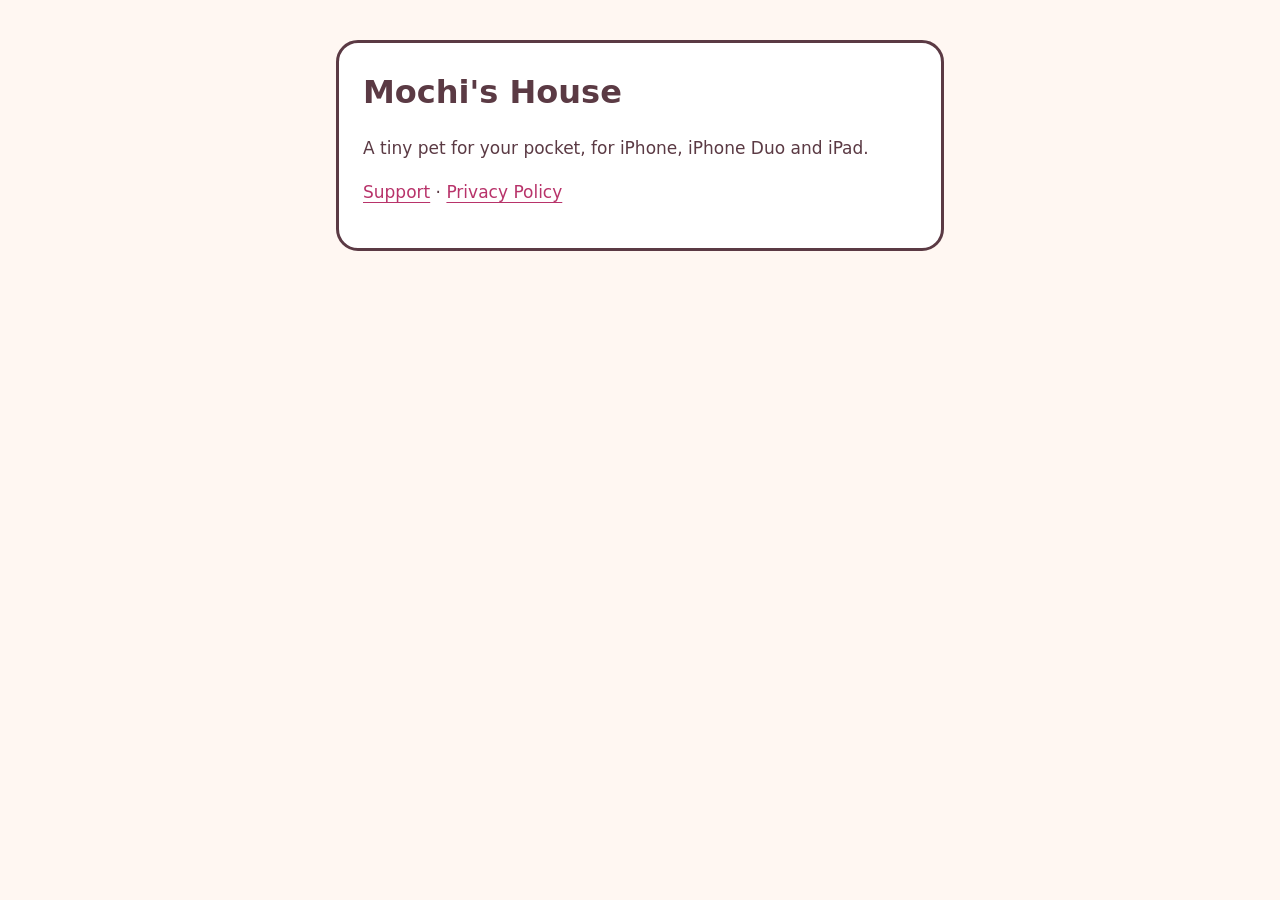
==== index.html @ 19b1c70a "Privacy policy and support pages for Mochi's House Co-Authored-By: Claude Opus 5.5 <noreply@anthropi" ====
<!doctype html>
<html lang="en">
<head>
<meta charset="utf-8">
<meta name="viewport" content="width=device-width, initial-scale=1">
<title>Mochi's House</title>
<link rel="stylesheet" href="style.css">
</head>
<body>
<main>
<div class="card">
<h1>Mochi's House</h1>
<p>A tiny pet for your pocket, for iPhone, iPhone Duo and iPad.</p>
<p><a href="support/">Support</a> · <a href="privacy/">Privacy Policy</a></p>
</div>
</main>
</body>
</html>
---- style.css ----
:root { --bg: #FFF7F2; --card: #FFFFFF; --text: #5B3A44; --soft: #8A6470; --accent: #B8336A; }
@media (prefers-color-scheme: dark) {
  :root { --bg: #221A26; --card: #3A2E40; --text: #F6E9EE; --soft: #D4BAC4; --accent: #FF8FB1; }
}
* { box-sizing: border-box; }
body { margin: 0; background: var(--bg); color: var(--text);
  font: 17px/1.6 ui-rounded, -apple-system, "SF Pro Rounded", system-ui, sans-serif; }
main { max-width: 640px; margin: 0 auto; padding: 40px 16px 64px; }
.card { background: var(--card); border: 3px solid var(--text); border-radius: 22px; padding: 24px; }
h1 { font-size: 2rem; margin: 0 0 16px; }
h2 { font-size: 1.3rem; margin: 28px 0 8px; }
a { color: var(--accent); text-underline-offset: 4px; }
nav { margin-bottom: 20px; font-weight: 700; }
nav a { margin-right: 16px; }
.small { color: var(--soft); font-size: 0.9rem; }
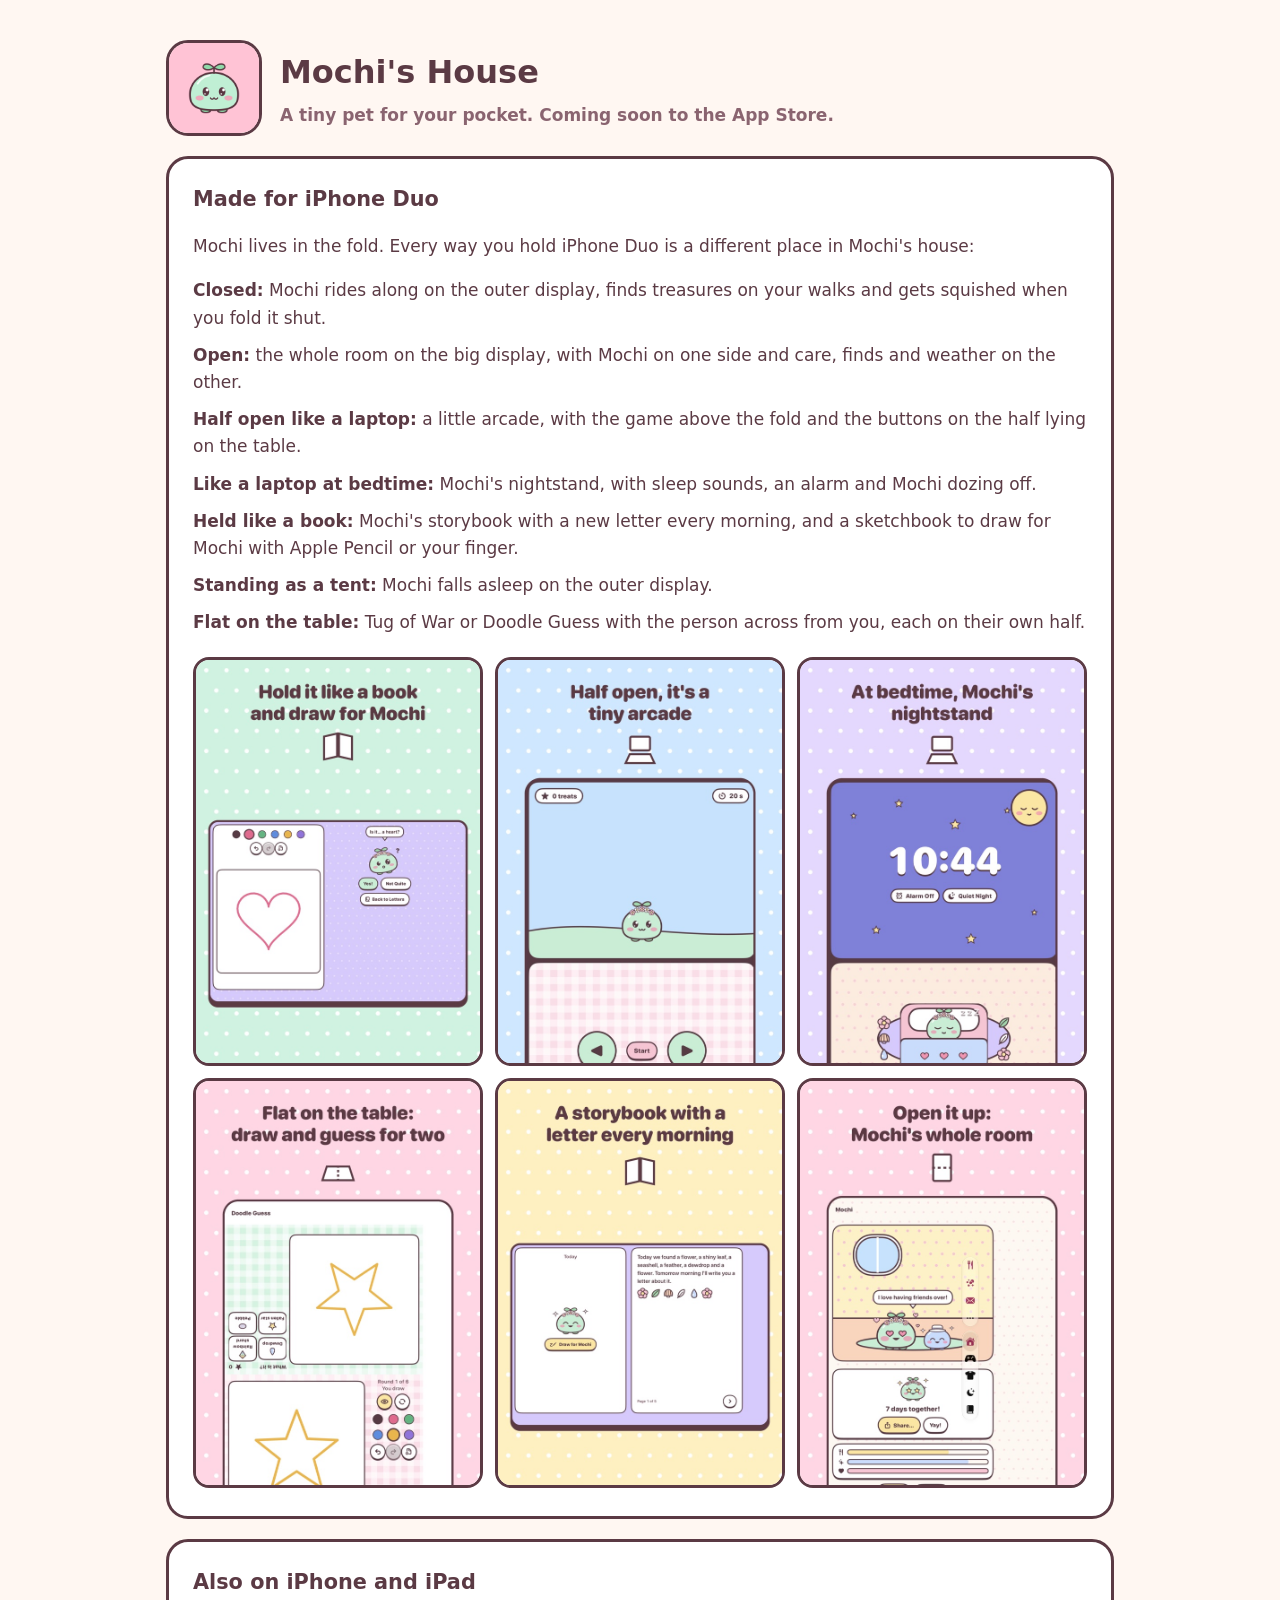
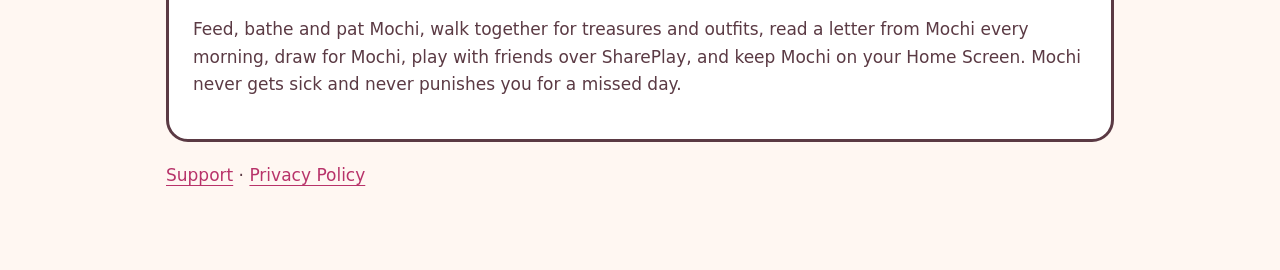
==== commit 338f6a19: "Product page: made for iPhone Duo, with the fold poses and screenshots Co-Authored-By: Claude Opus 5" ====
--- a/index.html
+++ b/index.html
@@ -4,15 +4,47 @@
 <meta charset="utf-8">
 <meta name="viewport" content="width=device-width, initial-scale=1">
 <title>Mochi's House</title>
+<meta name="description" content="A tiny pet for your pocket. Made for iPhone Duo: Mochi lives in the fold.">
 <link rel="stylesheet" href="style.css">
 </head>
 <body>
-<main>
+<main class="wide stack">
+<div class="hero">
+  <img src="img/icon.png" alt="">
+  <div>
+    <h1>Mochi's House</h1>
+    <p>A tiny pet for your pocket. Coming soon to the App Store.</p>
+  </div>
+</div>
+
 <div class="card">
-<h1>Mochi's House</h1>
-<p>A tiny pet for your pocket, for iPhone, iPhone Duo and iPad.</p>
+  <h2 style="margin-top:0">Made for iPhone Duo</h2>
+  <p>Mochi lives in the fold. Every way you hold iPhone Duo is a different place in Mochi's house:</p>
+  <ul class="poses">
+    <li><b>Closed:</b> Mochi rides along on the outer display, finds treasures on your walks and gets squished when you fold it shut.</li>
+    <li><b>Open:</b> the whole room on the big display, with Mochi on one side and care, finds and weather on the other.</li>
+    <li><b>Half open like a laptop:</b> a little arcade, with the game above the fold and the buttons on the half lying on the table.</li>
+    <li><b>Like a laptop at bedtime:</b> Mochi's nightstand, with sleep sounds, an alarm and Mochi dozing off.</li>
+    <li><b>Held like a book:</b> Mochi's storybook with a new letter every morning, and a sketchbook to draw for Mochi with Apple Pencil or your finger.</li>
+    <li><b>Standing as a tent:</b> Mochi falls asleep on the outer display.</li>
+    <li><b>Flat on the table:</b> Tug of War or Doodle Guess with the person across from you, each on their own half.</li>
+  </ul>
+  <div class="gallery">
+    <img src="img/duo-02-sketch.jpg" alt="Held like a book: drawing a heart for Mochi">
+    <img src="img/duo-03-arcade.jpg" alt="Half open: Treat Catch with the buttons below the fold">
+    <img src="img/duo-05-nightstand.jpg" alt="At bedtime: Mochi's nightstand">
+    <img src="img/duo-06-doodleguess.jpg" alt="Flat on the table: Doodle Guess for two">
+    <img src="img/duo-04-storybook.jpg" alt="Held like a book: Mochi's storybook">
+    <img src="img/duo-01-room.jpg" alt="Open: Mochi's room">
+  </div>
+</div>
+
+<div class="card">
+  <h2 style="margin-top:0">Also on iPhone and iPad</h2>
+  <p>Feed, bathe and pat Mochi, walk together for treasures and outfits, read a letter from Mochi every morning, draw for Mochi, play with friends over SharePlay, and keep Mochi on your Home Screen. Mochi never gets sick and never punishes you for a missed day.</p>
+</div>
+
 <p><a href="support/">Support</a> · <a href="privacy/">Privacy Policy</a></p>
-</div>
 </main>
 </body>
 </html>
--- a/style.css
+++ b/style.css
@@ -13,3 +13,15 @@
 nav { margin-bottom: 20px; font-weight: 700; }
 nav a { margin-right: 16px; }
 .small { color: var(--soft); font-size: 0.9rem; }
+.hero { display: flex; gap: 18px; align-items: center; margin-bottom: 20px; }
+.hero img { width: 96px; height: 96px; border-radius: 22px; border: 3px solid var(--text); }
+.hero h1 { margin: 0; }
+.hero p { margin: 4px 0 0; color: var(--soft); font-weight: 600; }
+.wide { max-width: 980px; }
+.poses { list-style: none; padding: 0; margin: 0; display: grid; gap: 10px; }
+.poses li { padding-left: 0; }
+.poses b { display: inline-block; min-width: 0; }
+.gallery { display: grid; grid-template-columns: repeat(3, 1fr); gap: 12px; margin: 20px 0 4px; }
+.gallery img { width: 100%; height: auto; border-radius: 16px; border: 3px solid var(--text); display: block; }
+.stack > * + * { margin-top: 20px; }
+@media (max-width: 480px) { .gallery { grid-template-columns: repeat(2, 1fr); } .hero img { width: 72px; height: 72px; } }
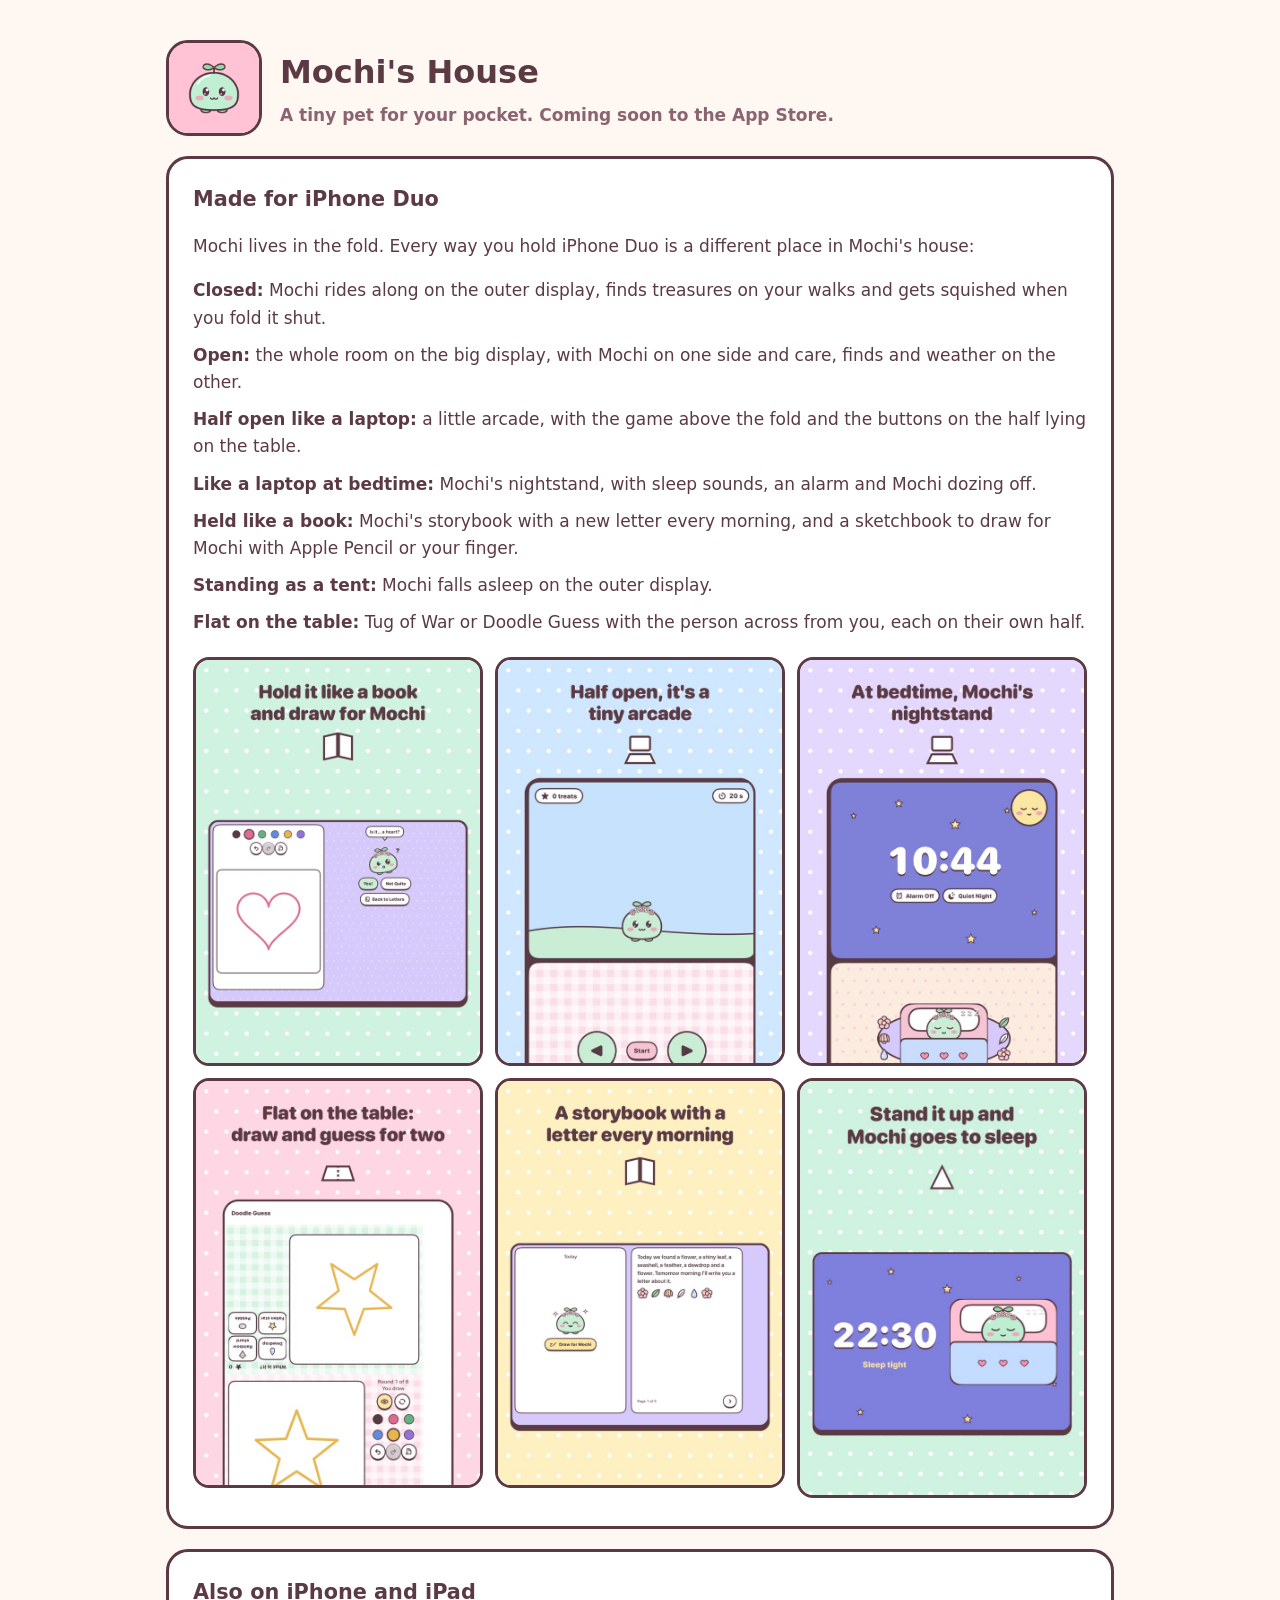
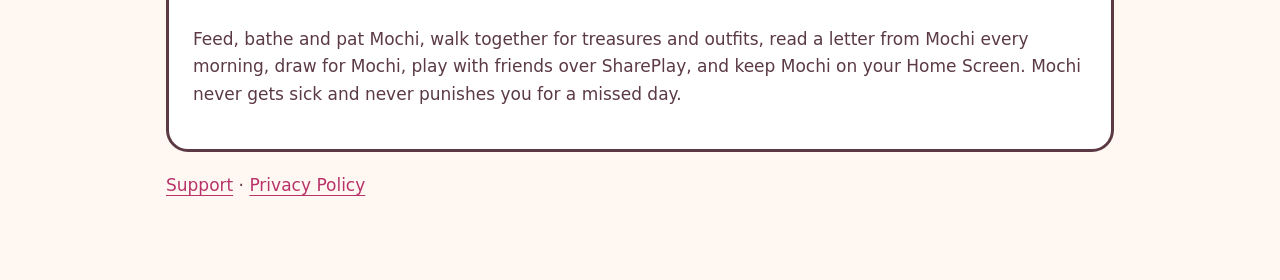
==== commit de9d7b45: "Product page: the tent pose instead of the room Co-Authored-By: Claude Opus 5.5 <noreply@anthropic.c" ====
--- a/index.html
+++ b/index.html
@@ -35,7 +35,7 @@
     <img src="img/duo-05-nightstand.jpg" alt="At bedtime: Mochi's nightstand">
     <img src="img/duo-06-doodleguess.jpg" alt="Flat on the table: Doodle Guess for two">
     <img src="img/duo-04-storybook.jpg" alt="Held like a book: Mochi's storybook">
-    <img src="img/duo-01-room.jpg" alt="Open: Mochi's room">
+    <img src="img/duo-07-tent.jpg" alt="Standing as a tent: Mochi asleep next to the clock">
   </div>
 </div>
 
